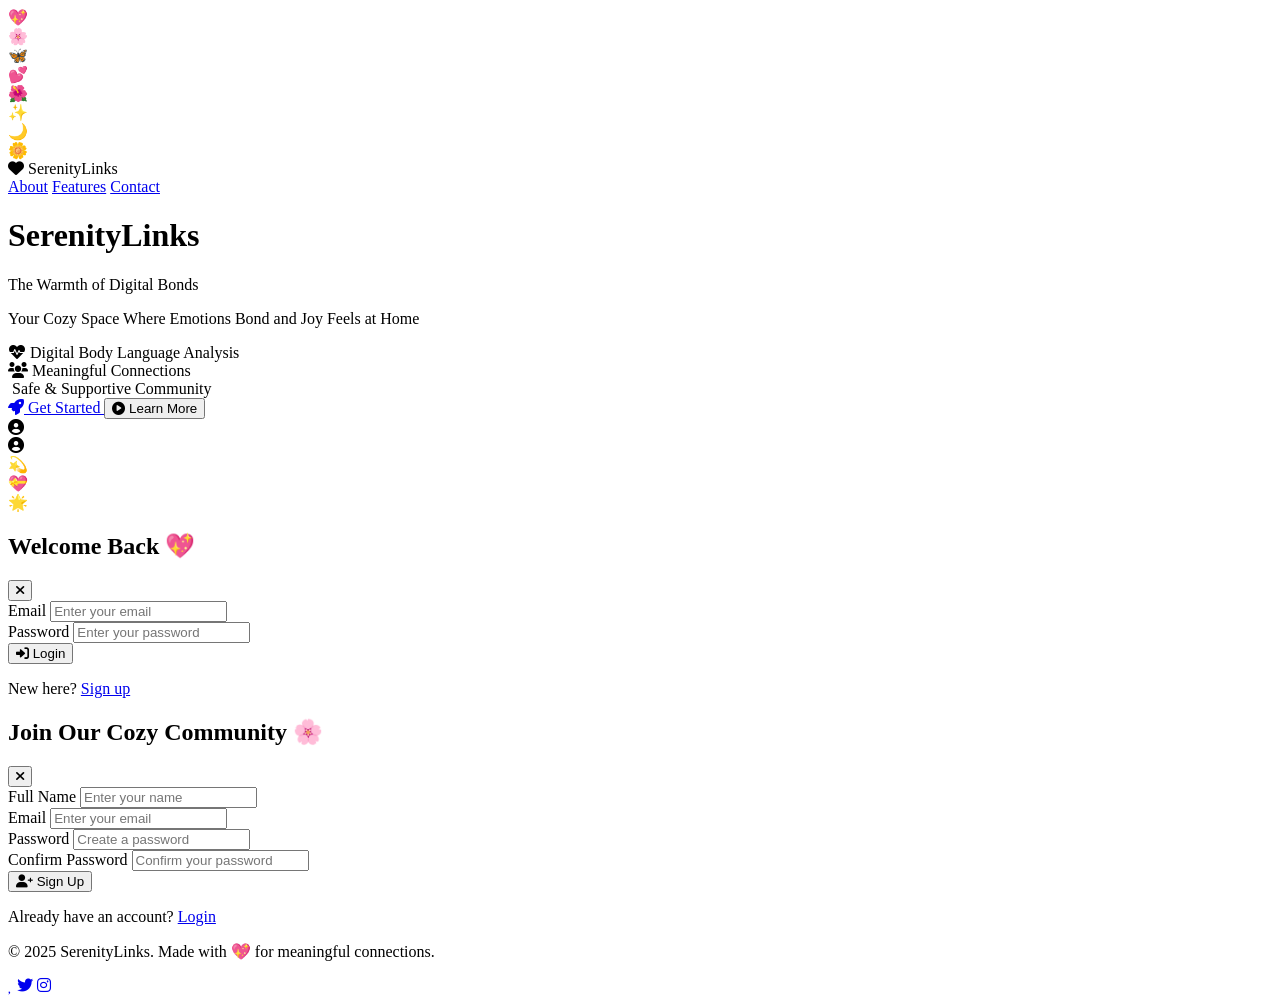
==== index.html @ 5cc725c4 "Initial commit Created from https://vercel.com/new" ====
<!DOCTYPE html>
<html lang="en">
<head>
    <meta charset="UTF-8">
    <meta name="viewport" content="width=device-width, initial-scale=1.0">
    <title>SerenityLinks - Your Cozy Digital Bond Space</title>
    <link rel="stylesheet" href="style.css">
    <link href="https://cdnjs.cloudflare.com/ajax/libs/font-awesome/6.0.0/css/all.min.css" rel="stylesheet">
</head>
<body>
    <!-- Animated background elements -->
    <div class="floating-hearts">
        <div class="heart">💖</div>
        <div class="heart">🌸</div>
        <div class="heart">🦋</div>
        <div class="heart">💕</div>
        <div class="heart">🌺</div>
        <div class="heart">✨</div>
        <div class="heart">🌙</div>
        <div class="heart">🌼</div>
    </div>

    <!-- Main Container -->
    <div class="container">
        <!-- Header -->
        <header class="header">
            <nav class="nav">
                <div class="logo">
                    <i class="fas fa-heart"></i>
                    <span>SerenityLinks</span>
                </div>
                <div class="nav-links">
                    <a href="#about" class="nav-link">About</a>
                    <a href="#features" class="nav-link">Features</a>
                    <a href="#contact" class="nav-link">Contact</a>
                </div>
            </nav>
        </header>

        <!-- Hero Section -->
        <main class="hero">
            <div class="hero-content">
                <div class="hero-text">
                    <h1 class="hero-title">
                        <span class="gradient-text">SerenityLinks</span>
                    </h1>
                    <p class="hero-subtitle">The Warmth of Digital Bonds</p>
                    <p class="hero-description">
                        Your Cozy Space Where Emotions Bond and Joy Feels at Home
                    </p>
                    <div class="hero-features">
                        <div class="feature-item">
                            <i class="fas fa-heart-pulse"></i>
                            <span>Digital Body Language Analysis</span>
                        </div>
                        <div class="feature-item">
                            <i class="fas fa-users"></i>
                            <span>Meaningful Connections</span>
                        </div>
                        <div class="feature-item">
                            <i class="fas fa-shield-heart"></i>
                            <span>Safe & Supportive Community</span>
                        </div>
                    </div>
                    <div class="cta-buttons">
                        <a href="register.html" class="btn-primary">
                            <i class="fas fa-rocket"></i>
                            Get Started
                        </a>
                        <button class="btn-secondary" onclick="learnMore()">
                            <i class="fas fa-play-circle"></i>
                            Learn More
                        </button>
                    </div>
                </div>
                <div class="hero-illustration">
                    <div class="illustration-container">
                        <div class="love-couple">
                            <div class="person person-1">
                                <i class="fas fa-user-circle"></i>
                            </div>
                            <div class="connection-line"></div>
                            <div class="person person-2">
                                <i class="fas fa-user-circle"></i>
                            </div>
                            <div class="floating-emoji">💫</div>
                            <div class="floating-emoji">💝</div>
                            <div class="floating-emoji">🌟</div>
                        </div>
                    </div>
                </div>
            </div>
        </main>

        <!-- Login Modal -->
        <div class="modal-overlay" id="loginModal">
            <div class="modal-content">
                <div class="modal-header">
                    <h2>Welcome Back 💖</h2>
                    <button class="close-btn" onclick="hideLogin()">
                        <i class="fas fa-times"></i>
                    </button>
                </div>
                <form class="login-form" id="loginForm">
                    <div class="form-group">
                        <label for="email">Email</label>
                        <input type="email" id="email" placeholder="Enter your email" required>
                    </div>
                    <div class="form-group">
                        <label for="password">Password</label>
                        <input type="password" id="password" placeholder="Enter your password" required>
                    </div>
                    <button type="submit" class="btn-login">
                        <i class="fas fa-sign-in-alt"></i>
                        Login
                    </button>
                    <p class="signup-link">
                        New here? <a href="#" onclick="showSignup()">Sign up</a>
                    </p>
                </form>
            </div>
        </div>

        <!-- Signup Modal -->
        <div class="modal-overlay" id="signupModal">
            <div class="modal-content">
                <div class="modal-header">
                    <h2>Join Our Cozy Community 🌸</h2>
                    <button class="close-btn" onclick="hideSignup()">
                        <i class="fas fa-times"></i>
                    </button>
                </div>
                <form class="login-form" id="signupForm">
                    <div class="form-group">
                        <label for="signupName">Full Name</label>
                        <input type="text" id="signupName" placeholder="Enter your name" required>
                    </div>
                    <div class="form-group">
                        <label for="signupEmail">Email</label>
                        <input type="email" id="signupEmail" placeholder="Enter your email" required>
                    </div>
                    <div class="form-group">
                        <label for="signupPassword">Password</label>
                        <input type="password" id="signupPassword" placeholder="Create a password" required>
                    </div>
                    <div class="form-group">
                        <label for="confirmPassword">Confirm Password</label>
                        <input type="password" id="confirmPassword" placeholder="Confirm your password" required>
                    </div>
                    <button type="submit" class="btn-login">
                        <i class="fas fa-user-plus"></i>
                        Sign Up
                    </button>
                    <p class="signup-link">
                        Already have an account? <a href="#" onclick="showLogin()">Login</a>
                    </p>
                </form>
            </div>
        </div>

        <!-- Footer -->
        <footer class="footer">
            <div class="footer-content">
                <p>&copy; 2025 SerenityLinks. Made with 💖 for meaningful connections.</p>
                <div class="social-links">
                    <a href="#"><i class="fab fa-heart"></i></a>
                    <a href="#"><i class="fab fa-twitter"></i></a>
                    <a href="#"><i class="fab fa-instagram"></i></a>
                </div>
            </div>
        </footer>
    </div>

    <script src="script.js"></script>
</body>
</html>
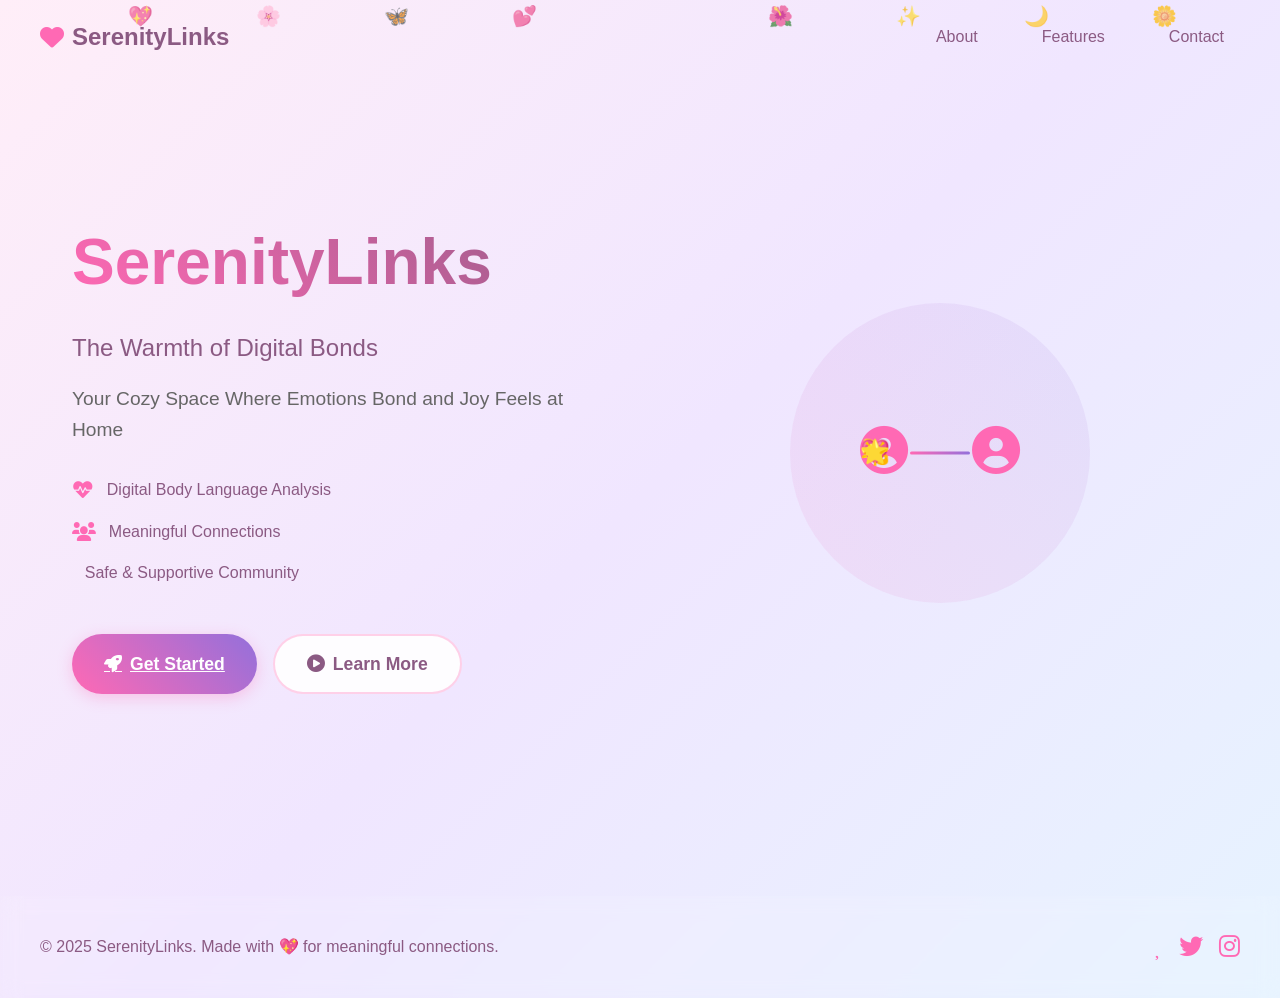
==== commit dc6d579a: "Update index.html" ====
--- a/index.html
+++ b/index.html
@@ -4,7 +4,7 @@
     <meta charset="UTF-8">
     <meta name="viewport" content="width=device-width, initial-scale=1.0">
     <title>SerenityLinks - Your Cozy Digital Bond Space</title>
-    <link rel="stylesheet" href="style.css">
+    <link rel="stylesheet" href="styles.css">
     <link href="https://cdnjs.cloudflare.com/ajax/libs/font-awesome/6.0.0/css/all.min.css" rel="stylesheet">
 </head>
 <body>
@@ -173,4 +173,4 @@
 
     <script src="script.js"></script>
 </body>
-</html>+</html>
--- a/styles.css
+++ b/styles.css
@@ -0,0 +1,567 @@
+/* Reset and Base Styles */
+* {
+    margin: 0;
+    padding: 0;
+    box-sizing: border-box;
+}
+
+body {
+    font-family: 'Arial', sans-serif;
+    background: linear-gradient(135deg, #ffeef8 0%, #f0e6ff 50%, #e6f3ff 100%);
+    min-height: 100vh;
+    overflow-x: hidden;
+    line-height: 1.6;
+}
+
+.container {
+    position: relative;
+    z-index: 10;
+}
+
+/* Animated Background Elements */
+.floating-hearts {
+    position: fixed;
+    width: 100%;
+    height: 100%;
+    pointer-events: none;
+    z-index: 1;
+}
+
+.heart {
+    position: absolute;
+    font-size: 20px;
+    opacity: 0.7;
+    animation: float 8s ease-in-out infinite;
+}
+
+.heart:nth-child(1) { left: 10%; animation-delay: 0s; }
+.heart:nth-child(2) { left: 20%; animation-delay: 1s; }
+.heart:nth-child(3) { left: 30%; animation-delay: 2s; }
+.heart:nth-child(4) { left: 40%; animation-delay: 3s; }
+.heart:nth-child(5) { left: 60%; animation-delay: 4s; }
+.heart:nth-child(6) { left: 70%; animation-delay: 5s; }
+.heart:nth-child(7) { left: 80%; animation-delay: 6s; }
+.heart:nth-child(8) { left: 90%; animation-delay: 7s; }
+
+@keyframes float {
+    0%, 100% { transform: translateY(100vh) rotate(0deg); }
+    50% { transform: translateY(-20px) rotate(180deg); }
+}
+
+/* Header Styles */
+.header {
+    padding: 1rem 2rem;
+    position: relative;
+    z-index: 100;
+}
+
+.nav {
+    display: flex;
+    justify-content: space-between;
+    align-items: center;
+    max-width: 1200px;
+    margin: 0 auto;
+}
+
+.logo {
+    display: flex;
+    align-items: center;
+    gap: 0.5rem;
+    font-size: 1.5rem;
+    font-weight: bold;
+    color: #8b5a83;
+}
+
+.logo i {
+    color: #ff69b4;
+    animation: pulse 2s ease-in-out infinite;
+}
+
+@keyframes pulse {
+    0%, 100% { transform: scale(1); }
+    50% { transform: scale(1.1); }
+}
+
+.nav-links {
+    display: flex;
+    gap: 2rem;
+}
+
+.nav-link {
+    text-decoration: none;
+    color: #8b5a83;
+    font-weight: 500;
+    padding: 0.5rem 1rem;
+    border-radius: 20px;
+    transition: all 0.3s ease;
+}
+
+.nav-link:hover {
+    background: rgba(255, 105, 180, 0.1);
+    color: #ff69b4;
+    transform: translateY(-2px);
+}
+
+/* Hero Section */
+.hero {
+    padding: 4rem 2rem;
+    max-width: 1200px;
+    margin: 0 auto;
+}
+
+.hero-content {
+    display: grid;
+    grid-template-columns: 1fr 1fr;
+    gap: 4rem;
+    align-items: center;
+    min-height: 70vh;
+}
+
+.hero-title {
+    font-size: 4rem;
+    margin-bottom: 1rem;
+    animation: slideInLeft 1s ease-out;
+}
+
+.gradient-text {
+    background: linear-gradient(45deg, #ff69b4, #8b5a83, #9370db);
+    background-size: 300%;
+    background-clip: text;
+    -webkit-background-clip: text;
+    -webkit-text-fill-color: transparent;
+    animation: gradientShift 3s ease-in-out infinite;
+}
+
+@keyframes gradientShift {
+    0%, 100% { background-position: 0% 50%; }
+    50% { background-position: 100% 50%; }
+}
+
+.hero-subtitle {
+    font-size: 1.5rem;
+    color: #8b5a83;
+    margin-bottom: 1rem;
+    animation: slideInLeft 1s ease-out 0.2s both;
+}
+
+.hero-description {
+    font-size: 1.2rem;
+    color: #666;
+    margin-bottom: 2rem;
+    animation: slideInLeft 1s ease-out 0.4s both;
+}
+
+.hero-features {
+    display: flex;
+    flex-direction: column;
+    gap: 1rem;
+    margin-bottom: 3rem;
+    animation: slideInLeft 1s ease-out 0.6s both;
+}
+
+.feature-item {
+    display: flex;
+    align-items: center;
+    gap: 0.8rem;
+    color: #8b5a83;
+    font-weight: 500;
+}
+
+.feature-item i {
+    color: #ff69b4;
+    font-size: 1.2rem;
+}
+
+.cta-buttons {
+    display: flex;
+    gap: 1rem;
+    animation: slideInLeft 1s ease-out 0.8s both;
+}
+
+.btn-primary, .btn-secondary {
+    padding: 1rem 2rem;
+    border: none;
+    border-radius: 50px;
+    font-size: 1.1rem;
+    font-weight: 600;
+    cursor: pointer;
+    transition: all 0.3s ease;
+    display: flex;
+    align-items: center;
+    gap: 0.5rem;
+}
+
+.btn-primary {
+    background: linear-gradient(45deg, #ff69b4, #9370db);
+    color: white;
+    box-shadow: 0 4px 15px rgba(255, 105, 180, 0.3);
+}
+
+.btn-primary:hover {
+    transform: translateY(-3px);
+    box-shadow: 0 8px 25px rgba(255, 105, 180, 0.4);
+}
+
+.btn-secondary {
+    background: rgba(255, 255, 255, 0.9);
+    color: #8b5a83;
+    border: 2px solid rgba(255, 105, 180, 0.3);
+}
+
+.btn-secondary:hover {
+    background: rgba(255, 105, 180, 0.1);
+    transform: translateY(-3px);
+}
+
+/* Hero Illustration */
+.hero-illustration {
+    display: flex;
+    justify-content: center;
+    align-items: center;
+    animation: slideInRight 1s ease-out;
+}
+
+.illustration-container {
+    position: relative;
+    width: 300px;
+    height: 300px;
+    border-radius: 50%;
+    background: linear-gradient(45deg, rgba(255, 105, 180, 0.1), rgba(147, 112, 219, 0.1));
+    display: flex;
+    align-items: center;
+    justify-content: center;
+    animation: rotate 20s linear infinite;
+}
+
+.love-couple {
+    position: relative;
+    display: flex;
+    align-items: center;
+    gap: 4rem;
+}
+
+.person {
+    font-size: 3rem;
+    color: #ff69b4;
+    animation: bounce 2s ease-in-out infinite;
+}
+
+.person-2 {
+    animation-delay: 0.5s;
+}
+
+.connection-line {
+    position: absolute;
+    left: 50%;
+    top: 50%;
+    transform: translate(-50%, -50%);
+    width: 60px;
+    height: 3px;
+    background: linear-gradient(90deg, #ff69b4, #9370db);
+    border-radius: 5px;
+    animation: pulse 1.5s ease-in-out infinite;
+}
+
+.floating-emoji {
+    position: absolute;
+    font-size: 1.5rem;
+    animation: floatEmoji 4s ease-in-out infinite;
+}
+
+.floating-emoji:nth-child(1) {
+    top: 10%;
+    right: 10%;
+    animation-delay: 0s;
+}
+
+.floating-emoji:nth-child(2) {
+    bottom: 20%;
+    left: 10%;
+    animation-delay: 1s;
+}
+
+.floating-emoji:nth-child(3) {
+    top: 30%;
+    left: -10%;
+    animation-delay: 2s;
+}
+
+/* Modal Styles */
+.modal-overlay {
+    position: fixed;
+    top: 0;
+    left: 0;
+    width: 100%;
+    height: 100%;
+    background: rgba(0, 0, 0, 0.7);
+    backdrop-filter: blur(10px);
+    z-index: 1000;
+    display: flex;
+    align-items: center;
+    justify-content: center;
+    opacity: 0;
+    visibility: hidden;
+    transition: all 0.3s ease;
+}
+
+.modal-overlay.active {
+    opacity: 1;
+    visibility: visible;
+}
+
+.modal-content {
+    background: rgba(255, 255, 255, 0.95);
+    backdrop-filter: blur(20px);
+    padding: 2rem;
+    border-radius: 20px;
+    width: 90%;
+    max-width: 400px;
+    box-shadow: 0 20px 40px rgba(0, 0, 0, 0.1);
+    transform: scale(0.8);
+    transition: all 0.3s ease;
+}
+
+.modal-overlay.active .modal-content {
+    transform: scale(1);
+}
+
+.modal-header {
+    display: flex;
+    justify-content: space-between;
+    align-items: center;
+    margin-bottom: 2rem;
+}
+
+.modal-header h2 {
+    color: #8b5a83;
+    font-size: 1.5rem;
+}
+
+.close-btn {
+    background: none;
+    border: none;
+    font-size: 1.5rem;
+    color: #8b5a83;
+    cursor: pointer;
+    transition: color 0.3s ease;
+}
+
+.close-btn:hover {
+    color: #ff69b4;
+}
+
+.login-form {
+    display: flex;
+    flex-direction: column;
+    gap: 1.5rem;
+}
+
+.form-group {
+    display: flex;
+    flex-direction: column;
+    gap: 0.5rem;
+}
+
+.form-group label {
+    color: #8b5a83;
+    font-weight: 500;
+}
+
+.form-group input {
+    padding: 1rem;
+    border: 2px solid rgba(255, 105, 180, 0.2);
+    border-radius: 10px;
+    font-size: 1rem;
+    transition: border-color 0.3s ease;
+    background: rgba(255, 255, 255, 0.8);
+}
+
+.form-group input:focus {
+    outline: none;
+    border-color: #ff69b4;
+    box-shadow: 0 0 10px rgba(255, 105, 180, 0.2);
+}
+
+.btn-login {
+    padding: 1rem;
+    background: linear-gradient(45deg, #ff69b4, #9370db);
+    color: white;
+    border: none;
+    border-radius: 10px;
+    font-size: 1.1rem;
+    font-weight: 600;
+    cursor: pointer;
+    transition: all 0.3s ease;
+    display: flex;
+    align-items: center;
+    justify-content: center;
+    gap: 0.5rem;
+}
+
+.btn-login:hover {
+    transform: translateY(-2px);
+    box-shadow: 0 5px 15px rgba(255, 105, 180, 0.3);
+}
+
+.signup-link {
+    text-align: center;
+    color: #666;
+}
+
+.signup-link a {
+    color: #ff69b4;
+    text-decoration: none;
+    font-weight: 500;
+}
+
+.signup-link a:hover {
+    text-decoration: underline;
+}
+
+/* Footer */
+.footer {
+    background: rgba(255, 255, 255, 0.1);
+    backdrop-filter: blur(10px);
+    padding: 2rem;
+    text-align: center;
+    margin-top: 4rem;
+}
+
+.footer-content {
+    max-width: 1200px;
+    margin: 0 auto;
+    display: flex;
+    justify-content: space-between;
+    align-items: center;
+    color: #8b5a83;
+}
+
+.social-links {
+    display: flex;
+    gap: 1rem;
+}
+
+.social-links a {
+    color: #ff69b4;
+    font-size: 1.5rem;
+    transition: transform 0.3s ease;
+}
+
+.social-links a:hover {
+    transform: scale(1.2);
+}
+
+/* Animations */
+@keyframes slideInLeft {
+    from {
+        opacity: 0;
+        transform: translateX(-50px);
+    }
+    to {
+        opacity: 1;
+        transform: translateX(0);
+    }
+}
+
+@keyframes slideInRight {
+    from {
+        opacity: 0;
+        transform: translateX(50px);
+    }
+    to {
+        opacity: 1;
+        transform: translateX(0);
+    }
+}
+
+@keyframes bounce {
+    0%, 100% {
+        transform: translateY(0);
+    }
+    50% {
+        transform: translateY(-10px);
+    }
+}
+
+@keyframes rotate {
+    from {
+        transform: rotate(0deg);
+    }
+    to {
+        transform: rotate(360deg);
+    }
+}
+
+@keyframes floatEmoji {
+    0%, 100% {
+        transform: translateY(0) rotate(0deg);
+    }
+    50% {
+        transform: translateY(-20px) rotate(180deg);
+    }
+}
+
+/* Responsive Design */
+@media (max-width: 768px) {
+    .nav-links {
+        display: none;
+    }
+    
+    .hero-content {
+        grid-template-columns: 1fr;
+        text-align: center;
+        gap: 2rem;
+    }
+    
+    .hero-title {
+        font-size: 2.5rem;
+    }
+    
+    .cta-buttons {
+        flex-direction: column;
+        align-items: center;
+    }
+    
+    .btn-primary, .btn-secondary {
+        width: 100%;
+        max-width: 300px;
+    }
+    
+    .illustration-container {
+        width: 250px;
+        height: 250px;
+    }
+    
+    .love-couple {
+        gap: 2rem;
+    }
+    
+    .person {
+        font-size: 2rem;
+    }
+    
+    .footer-content {
+        flex-direction: column;
+        gap: 1rem;
+    }
+}
+
+@media (max-width: 480px) {
+    .hero {
+        padding: 2rem 1rem;
+    }
+    
+    .hero-title {
+        font-size: 2rem;
+    }
+    
+    .modal-content {
+        margin: 1rem;
+        padding: 1.5rem;
+    }
+    
+    .illustration-container {
+        width: 200px;
+        height: 200px;
+    }
+}
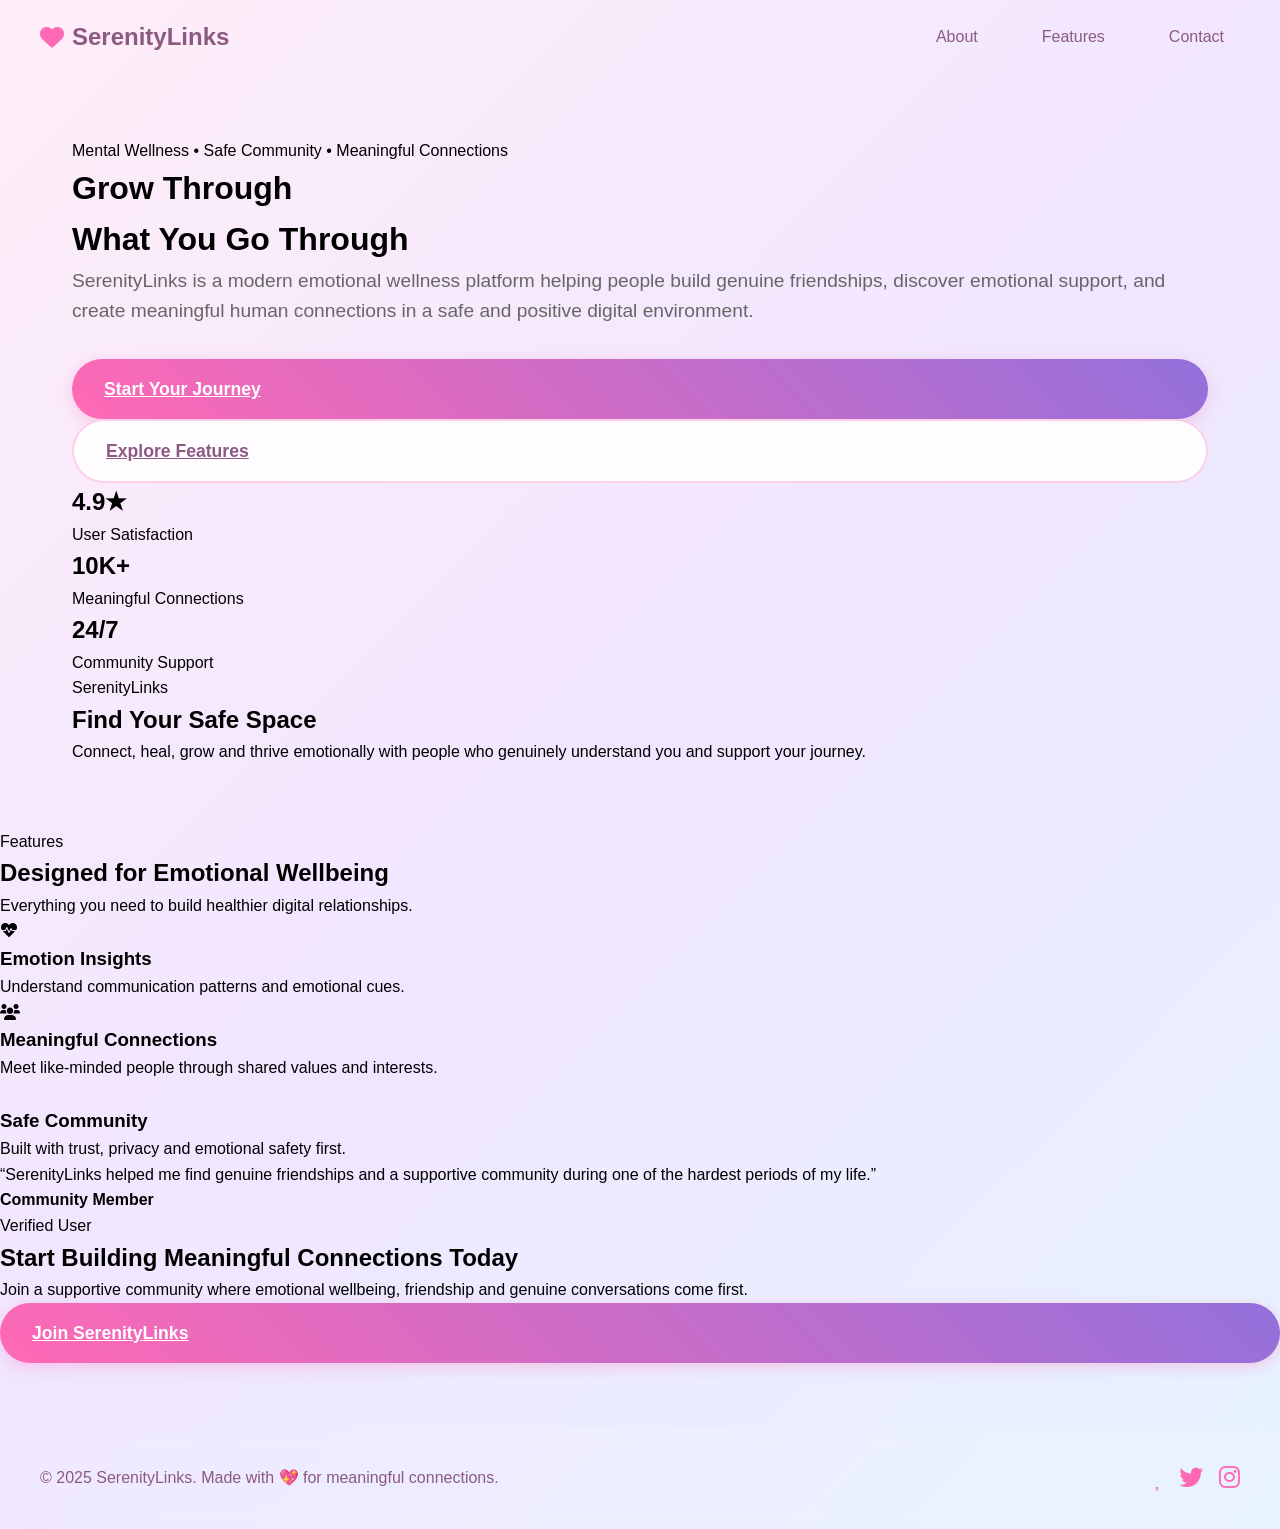
==== commit 37cba097: "Update index.html" ====
--- a/index.html
+++ b/index.html
@@ -8,17 +8,6 @@
     <link href="https://cdnjs.cloudflare.com/ajax/libs/font-awesome/6.0.0/css/all.min.css" rel="stylesheet">
 </head>
 <body>
-    <!-- Animated background elements -->
-    <div class="floating-hearts">
-        <div class="heart">💖</div>
-        <div class="heart">🌸</div>
-        <div class="heart">🦋</div>
-        <div class="heart">💕</div>
-        <div class="heart">🌺</div>
-        <div class="heart">✨</div>
-        <div class="heart">🌙</div>
-        <div class="heart">🌼</div>
-    </div>
 
     <!-- Main Container -->
     <div class="container">
@@ -37,60 +26,168 @@
             </nav>
         </header>
 
-        <!-- Hero Section -->
-        <main class="hero">
-            <div class="hero-content">
-                <div class="hero-text">
-                    <h1 class="hero-title">
-                        <span class="gradient-text">SerenityLinks</span>
-                    </h1>
-                    <p class="hero-subtitle">The Warmth of Digital Bonds</p>
-                    <p class="hero-description">
-                        Your Cozy Space Where Emotions Bond and Joy Feels at Home
+            <!-- Hero Section -->
+    <main class="hero">
+    
+        <div class="hero-left">
+    
+            <div class="hero-badge">
+                Mental Wellness • Safe Community • Meaningful Connections
+            </div>
+    
+            <h1>
+                Grow Through<br>
+                What You Go Through
+            </h1>
+    
+            <p class="hero-description">
+                SerenityLinks is a modern emotional wellness platform helping
+                people build genuine friendships, discover emotional support,
+                and create meaningful human connections in a safe and positive
+                digital environment.
+            </p>
+    
+            <div class="hero-buttons">
+    
+                <a href="register.html" class="btn-primary">
+                    Start Your Journey
+                </a>
+    
+                <a href="#features" class="btn-secondary">
+                    Explore Features
+                </a>
+    
+            </div>
+    
+            <div class="hero-stats">
+    
+                <div class="stat-card">
+                    <h2>4.9★</h2>
+                    <p>User Satisfaction</p>
+                </div>
+    
+                <div class="stat-card">
+                    <h2>10K+</h2>
+                    <p>Meaningful Connections</p>
+                </div>
+    
+                <div class="stat-card">
+                    <h2>24/7</h2>
+                    <p>Community Support</p>
+                </div>
+    
+            </div>
+    
+        </div>
+    
+        <div class="hero-right">
+    
+            <div class="glass-card">
+    
+                <div class="glass-content">
+    
+                    <span class="glass-tag">
+                        SerenityLinks
+                    </span>
+    
+                    <h2>
+                        Find Your Safe Space
+                    </h2>
+    
+                    <p>
+                        Connect, heal, grow and thrive emotionally with
+                        people who genuinely understand you and support
+                        your journey.
                     </p>
-                    <div class="hero-features">
-                        <div class="feature-item">
-                            <i class="fas fa-heart-pulse"></i>
-                            <span>Digital Body Language Analysis</span>
-                        </div>
-                        <div class="feature-item">
-                            <i class="fas fa-users"></i>
-                            <span>Meaningful Connections</span>
-                        </div>
-                        <div class="feature-item">
-                            <i class="fas fa-shield-heart"></i>
-                            <span>Safe & Supportive Community</span>
-                        </div>
-                    </div>
-                    <div class="cta-buttons">
-                        <a href="register.html" class="btn-primary">
-                            <i class="fas fa-rocket"></i>
-                            Get Started
-                        </a>
-                        <button class="btn-secondary" onclick="learnMore()">
-                            <i class="fas fa-play-circle"></i>
-                            Learn More
-                        </button>
-                    </div>
-                </div>
-                <div class="hero-illustration">
-                    <div class="illustration-container">
-                        <div class="love-couple">
-                            <div class="person person-1">
-                                <i class="fas fa-user-circle"></i>
-                            </div>
-                            <div class="connection-line"></div>
-                            <div class="person person-2">
-                                <i class="fas fa-user-circle"></i>
-                            </div>
-                            <div class="floating-emoji">💫</div>
-                            <div class="floating-emoji">💝</div>
-                            <div class="floating-emoji">🌟</div>
-                        </div>
-                    </div>
-                </div>
-            </div>
-        </main>
+    
+                </div>
+    
+            </div>
+    
+        </div>
+    
+    </main>
+    
+    <!-- Features Preview -->
+    <section class="features-preview" id="features">
+    
+        <div class="section-header">
+            <span>Features</span>
+            <h2>Designed for Emotional Wellbeing</h2>
+            <p>
+                Everything you need to build healthier digital relationships.
+            </p>
+        </div>
+    
+        <div class="feature-grid">
+    
+            <div class="feature-card">
+                <i class="fas fa-heart-pulse"></i>
+                <h3>Emotion Insights</h3>
+                <p>
+                    Understand communication patterns and emotional cues.
+                </p>
+            </div>
+    
+            <div class="feature-card">
+                <i class="fas fa-users"></i>
+                <h3>Meaningful Connections</h3>
+                <p>
+                    Meet like-minded people through shared values and interests.
+                </p>
+            </div>
+    
+            <div class="feature-card">
+                <i class="fas fa-shield-heart"></i>
+                <h3>Safe Community</h3>
+                <p>
+                    Built with trust, privacy and emotional safety first.
+                </p>
+            </div>
+    
+        </div>
+    
+    </section>
+    
+    <!-- Testimonial Section -->
+    <section class="testimonial-section">
+    
+        <div class="testimonial-card">
+    
+            <div class="quote">
+                “SerenityLinks helped me find genuine friendships and
+                a supportive community during one of the hardest periods
+                of my life.”
+            </div>
+    
+            <div class="author">
+                <strong>Community Member</strong>
+                <p>Verified User</p>
+            </div>
+    
+        </div>
+    
+    </section>
+    
+    <!-- CTA Section -->
+    <section class="cta-section">
+    
+        <div class="cta-box">
+    
+            <h2>Start Building Meaningful Connections Today</h2>
+    
+            <p>
+                Join a supportive community where emotional wellbeing,
+                friendship and genuine conversations come first.
+            </p>
+    
+            <a href="register.html" class="btn-primary">
+                Join SerenityLinks
+            </a>
+    
+        </div>
+    
+    </section>
 
         <!-- Login Modal -->
         <div class="modal-overlay" id="loginModal">
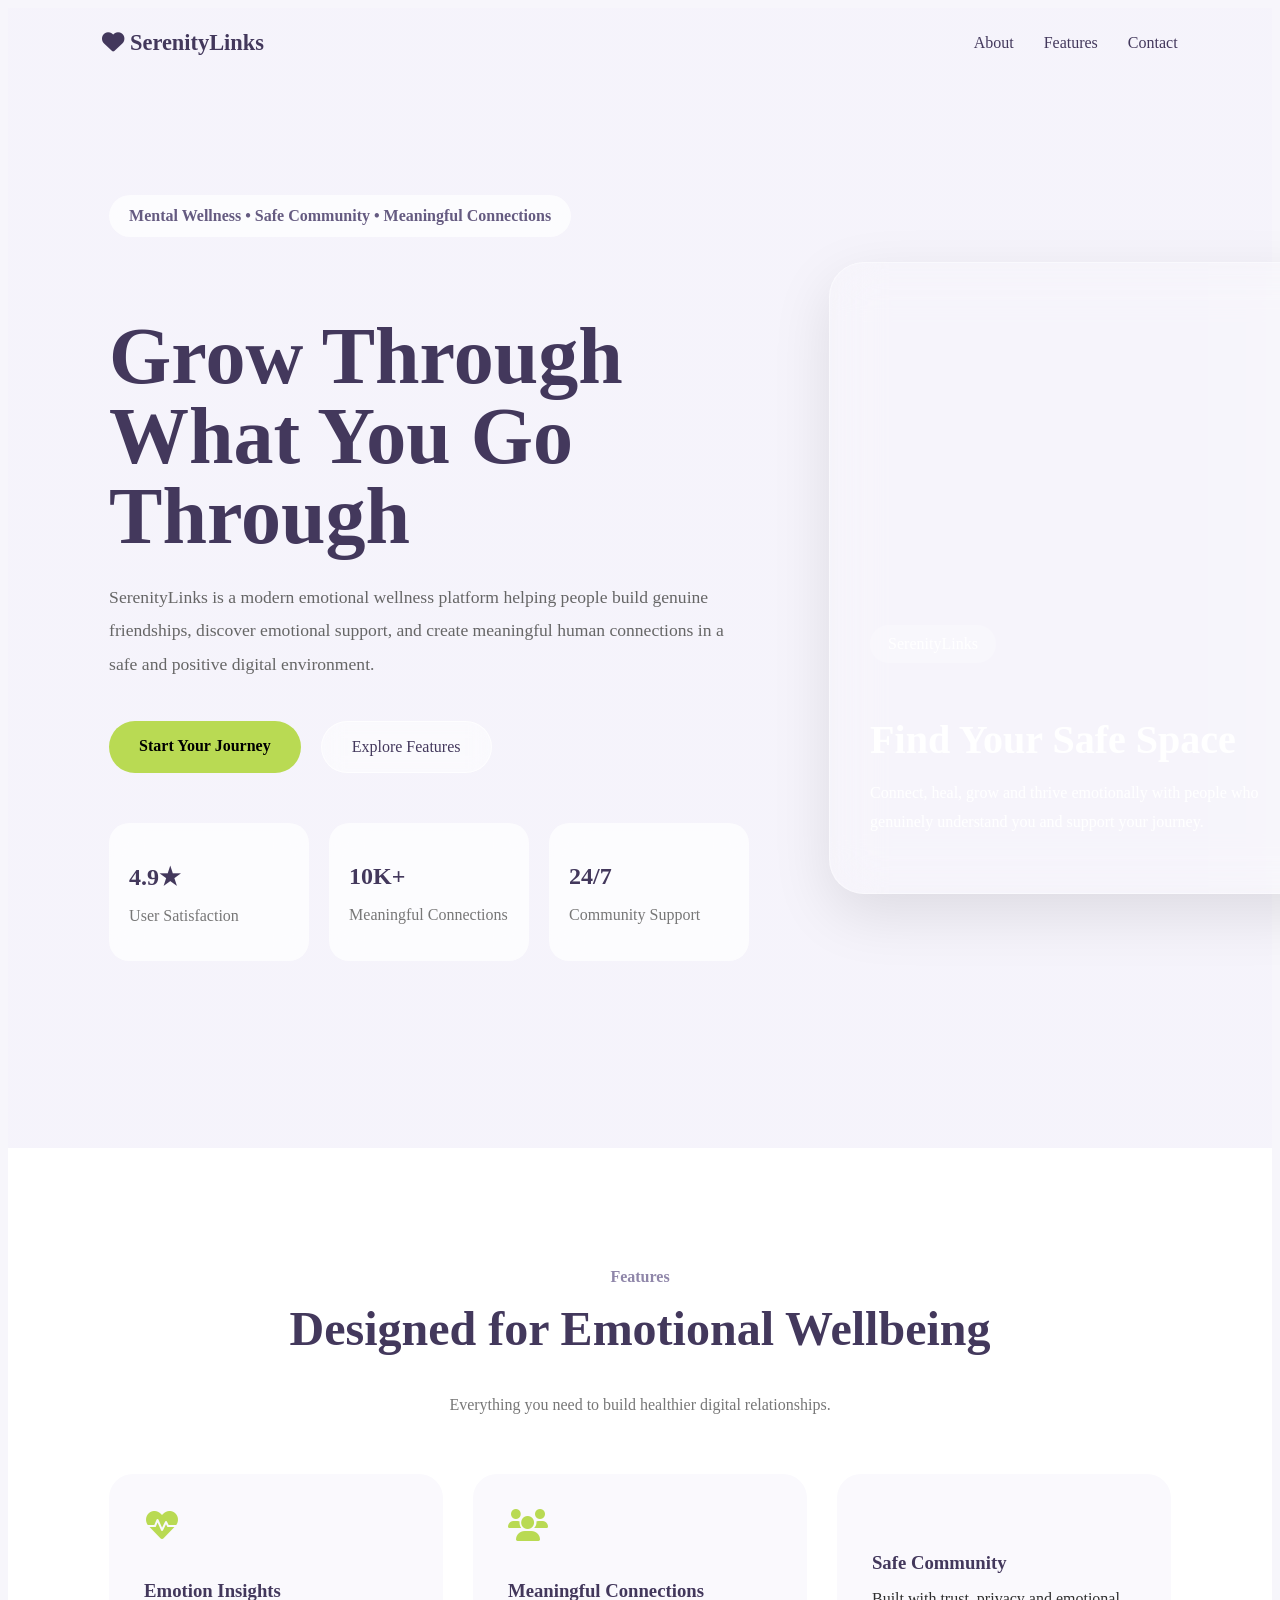
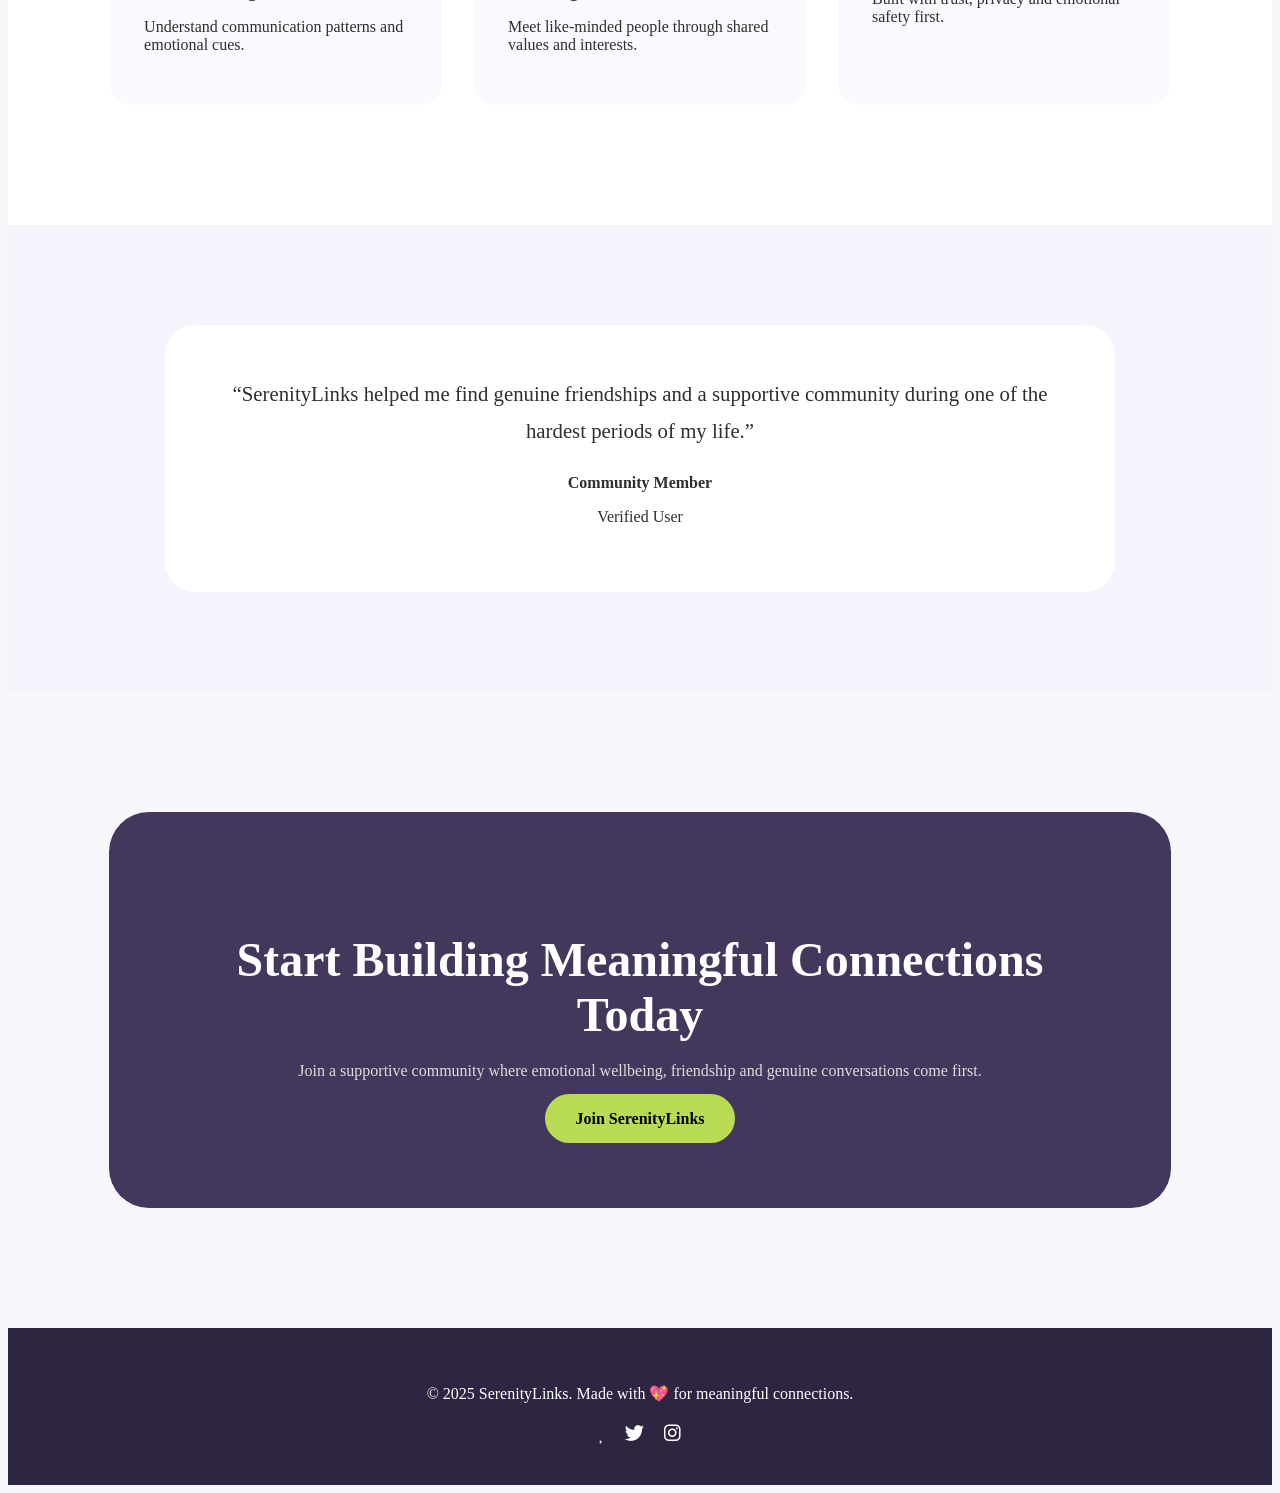
==== commit fbb56066: "Update index.html" ====
--- a/index.html
+++ b/index.html
@@ -190,6 +190,7 @@
     </section>
 
         <!-- Login Modal -->
+        <!--
         <div class="modal-overlay" id="loginModal">
             <div class="modal-content">
                 <div class="modal-header">
@@ -217,8 +218,9 @@
                 </form>
             </div>
         </div>
-
+-->
         <!-- Signup Modal -->
+        <!--
         <div class="modal-overlay" id="signupModal">
             <div class="modal-content">
                 <div class="modal-header">
@@ -254,7 +256,7 @@
                 </form>
             </div>
         </div>
-
+        -->
         <!-- Footer -->
         <footer class="footer">
             <div class="footer-content">
--- a/styles.css
+++ b/styles.css
@@ -1,567 +1,422 @@
-/* Reset and Base Styles */
-* {
-    margin: 0;
-    padding: 0;
-    box-sizing: border-box;
-}
-
-body {
-    font-family: 'Arial', sans-serif;
-    background: linear-gradient(135deg, #ffeef8 0%, #f0e6ff 50%, #e6f3ff 100%);
-    min-height: 100vh;
-    overflow-x: hidden;
-    line-height: 1.6;
-}
-
-.container {
-    position: relative;
-    z-index: 10;
-}
-
-/* Animated Background Elements */
-.floating-hearts {
-    position: fixed;
-    width: 100%;
-    height: 100%;
-    pointer-events: none;
-    z-index: 1;
-}
-
-.heart {
-    position: absolute;
-    font-size: 20px;
-    opacity: 0.7;
-    animation: float 8s ease-in-out infinite;
-}
-
-.heart:nth-child(1) { left: 10%; animation-delay: 0s; }
-.heart:nth-child(2) { left: 20%; animation-delay: 1s; }
-.heart:nth-child(3) { left: 30%; animation-delay: 2s; }
-.heart:nth-child(4) { left: 40%; animation-delay: 3s; }
-.heart:nth-child(5) { left: 60%; animation-delay: 4s; }
-.heart:nth-child(6) { left: 70%; animation-delay: 5s; }
-.heart:nth-child(7) { left: 80%; animation-delay: 6s; }
-.heart:nth-child(8) { left: 90%; animation-delay: 7s; }
-
-@keyframes float {
-    0%, 100% { transform: translateY(100vh) rotate(0deg); }
-    50% { transform: translateY(-20px) rotate(180deg); }
-}
-
-/* Header Styles */
-.header {
-    padding: 1rem 2rem;
-    position: relative;
-    z-index: 100;
-}
-
-.nav {
-    display: flex;
-    justify-content: space-between;
-    align-items: center;
-    max-width: 1200px;
-    margin: 0 auto;
-}
-
-.logo {
-    display: flex;
-    align-items: center;
-    gap: 0.5rem;
-    font-size: 1.5rem;
-    font-weight: bold;
-    color: #8b5a83;
-}
-
-.logo i {
-    color: #ff69b4;
-    animation: pulse 2s ease-in-out infinite;
-}
-
-@keyframes pulse {
-    0%, 100% { transform: scale(1); }
-    50% { transform: scale(1.1); }
-}
-
-.nav-links {
-    display: flex;
-    gap: 2rem;
-}
-
-.nav-link {
-    text-decoration: none;
-    color: #8b5a83;
-    font-weight: 500;
-    padding: 0.5rem 1rem;
-    border-radius: 20px;
-    transition: all 0.3s ease;
-}
-
-.nav-link:hover {
-    background: rgba(255, 105, 180, 0.1);
-    color: #ff69b4;
-    transform: translateY(-2px);
-}
-
-/* Hero Section */
-.hero {
-    padding: 4rem 2rem;
-    max-width: 1200px;
-    margin: 0 auto;
-}
-
-.hero-content {
-    display: grid;
-    grid-template-columns: 1fr 1fr;
-    gap: 4rem;
-    align-items: center;
-    min-height: 70vh;
-}
-
-.hero-title {
-    font-size: 4rem;
-    margin-bottom: 1rem;
-    animation: slideInLeft 1s ease-out;
-}
-
-.gradient-text {
-    background: linear-gradient(45deg, #ff69b4, #8b5a83, #9370db);
-    background-size: 300%;
-    background-clip: text;
-    -webkit-background-clip: text;
-    -webkit-text-fill-color: transparent;
-    animation: gradientShift 3s ease-in-out infinite;
-}
-
-@keyframes gradientShift {
-    0%, 100% { background-position: 0% 50%; }
-    50% { background-position: 100% 50%; }
-}
-
-.hero-subtitle {
-    font-size: 1.5rem;
-    color: #8b5a83;
-    margin-bottom: 1rem;
-    animation: slideInLeft 1s ease-out 0.2s both;
-}
-
-.hero-description {
-    font-size: 1.2rem;
-    color: #666;
-    margin-bottom: 2rem;
-    animation: slideInLeft 1s ease-out 0.4s both;
-}
-
-.hero-features {
-    display: flex;
-    flex-direction: column;
-    gap: 1rem;
-    margin-bottom: 3rem;
-    animation: slideInLeft 1s ease-out 0.6s both;
-}
-
-.feature-item {
-    display: flex;
-    align-items: center;
-    gap: 0.8rem;
-    color: #8b5a83;
-    font-weight: 500;
-}
-
-.feature-item i {
-    color: #ff69b4;
-    font-size: 1.2rem;
-}
-
-.cta-buttons {
-    display: flex;
-    gap: 1rem;
-    animation: slideInLeft 1s ease-out 0.8s both;
-}
-
-.btn-primary, .btn-secondary {
-    padding: 1rem 2rem;
-    border: none;
-    border-radius: 50px;
-    font-size: 1.1rem;
-    font-weight: 600;
-    cursor: pointer;
-    transition: all 0.3s ease;
-    display: flex;
-    align-items: center;
-    gap: 0.5rem;
-}
-
-.btn-primary {
-    background: linear-gradient(45deg, #ff69b4, #9370db);
-    color: white;
-    box-shadow: 0 4px 15px rgba(255, 105, 180, 0.3);
-}
-
-.btn-primary:hover {
-    transform: translateY(-3px);
-    box-shadow: 0 8px 25px rgba(255, 105, 180, 0.4);
-}
-
-.btn-secondary {
-    background: rgba(255, 255, 255, 0.9);
-    color: #8b5a83;
-    border: 2px solid rgba(255, 105, 180, 0.3);
-}
-
-.btn-secondary:hover {
-    background: rgba(255, 105, 180, 0.1);
-    transform: translateY(-3px);
-}
-
-/* Hero Illustration */
-.hero-illustration {
-    display: flex;
-    justify-content: center;
-    align-items: center;
-    animation: slideInRight 1s ease-out;
-}
-
-.illustration-container {
-    position: relative;
-    width: 300px;
-    height: 300px;
-    border-radius: 50%;
-    background: linear-gradient(45deg, rgba(255, 105, 180, 0.1), rgba(147, 112, 219, 0.1));
-    display: flex;
-    align-items: center;
-    justify-content: center;
-    animation: rotate 20s linear infinite;
-}
-
-.love-couple {
-    position: relative;
-    display: flex;
-    align-items: center;
-    gap: 4rem;
-}
-
-.person {
-    font-size: 3rem;
-    color: #ff69b4;
-    animation: bounce 2s ease-in-out infinite;
-}
-
-.person-2 {
-    animation-delay: 0.5s;
-}
-
-.connection-line {
-    position: absolute;
-    left: 50%;
-    top: 50%;
-    transform: translate(-50%, -50%);
-    width: 60px;
-    height: 3px;
-    background: linear-gradient(90deg, #ff69b4, #9370db);
-    border-radius: 5px;
-    animation: pulse 1.5s ease-in-out infinite;
-}
-
-.floating-emoji {
-    position: absolute;
-    font-size: 1.5rem;
-    animation: floatEmoji 4s ease-in-out infinite;
-}
-
-.floating-emoji:nth-child(1) {
-    top: 10%;
-    right: 10%;
-    animation-delay: 0s;
-}
-
-.floating-emoji:nth-child(2) {
-    bottom: 20%;
-    left: 10%;
-    animation-delay: 1s;
-}
-
-.floating-emoji:nth-child(3) {
-    top: 30%;
-    left: -10%;
-    animation-delay: 2s;
-}
-
-/* Modal Styles */
-.modal-overlay {
-    position: fixed;
-    top: 0;
-    left: 0;
-    width: 100%;
-    height: 100%;
-    background: rgba(0, 0, 0, 0.7);
-    backdrop-filter: blur(10px);
-    z-index: 1000;
-    display: flex;
-    align-items: center;
-    justify-content: center;
-    opacity: 0;
-    visibility: hidden;
-    transition: all 0.3s ease;
-}
-
-.modal-overlay.active {
-    opacity: 1;
-    visibility: visible;
-}
-
-.modal-content {
-    background: rgba(255, 255, 255, 0.95);
-    backdrop-filter: blur(20px);
-    padding: 2rem;
-    border-radius: 20px;
-    width: 90%;
-    max-width: 400px;
-    box-shadow: 0 20px 40px rgba(0, 0, 0, 0.1);
-    transform: scale(0.8);
-    transition: all 0.3s ease;
-}
-
-.modal-overlay.active .modal-content {
-    transform: scale(1);
-}
-
-.modal-header {
-    display: flex;
-    justify-content: space-between;
-    align-items: center;
-    margin-bottom: 2rem;
-}
-
-.modal-header h2 {
-    color: #8b5a83;
-    font-size: 1.5rem;
-}
-
-.close-btn {
-    background: none;
-    border: none;
-    font-size: 1.5rem;
-    color: #8b5a83;
-    cursor: pointer;
-    transition: color 0.3s ease;
-}
-
-.close-btn:hover {
-    color: #ff69b4;
-}
-
-.login-form {
-    display: flex;
-    flex-direction: column;
-    gap: 1.5rem;
-}
-
-.form-group {
-    display: flex;
-    flex-direction: column;
-    gap: 0.5rem;
-}
-
-.form-group label {
-    color: #8b5a83;
-    font-weight: 500;
-}
-
-.form-group input {
-    padding: 1rem;
-    border: 2px solid rgba(255, 105, 180, 0.2);
-    border-radius: 10px;
-    font-size: 1rem;
-    transition: border-color 0.3s ease;
-    background: rgba(255, 255, 255, 0.8);
-}
-
-.form-group input:focus {
-    outline: none;
-    border-color: #ff69b4;
-    box-shadow: 0 0 10px rgba(255, 105, 180, 0.2);
-}
-
-.btn-login {
-    padding: 1rem;
-    background: linear-gradient(45deg, #ff69b4, #9370db);
-    color: white;
-    border: none;
-    border-radius: 10px;
-    font-size: 1.1rem;
-    font-weight: 600;
-    cursor: pointer;
-    transition: all 0.3s ease;
-    display: flex;
-    align-items: center;
-    justify-content: center;
-    gap: 0.5rem;
-}
-
-.btn-login:hover {
-    transform: translateY(-2px);
-    box-shadow: 0 5px 15px rgba(255, 105, 180, 0.3);
-}
-
-.signup-link {
-    text-align: center;
-    color: #666;
-}
-
-.signup-link a {
-    color: #ff69b4;
-    text-decoration: none;
-    font-weight: 500;
-}
-
-.signup-link a:hover {
-    text-decoration: underline;
-}
-
-/* Footer */
-.footer {
-    background: rgba(255, 255, 255, 0.1);
-    backdrop-filter: blur(10px);
-    padding: 2rem;
-    text-align: center;
-    margin-top: 4rem;
-}
-
-.footer-content {
-    max-width: 1200px;
-    margin: 0 auto;
-    display: flex;
-    justify-content: space-between;
-    align-items: center;
-    color: #8b5a83;
-}
-
-.social-links {
-    display: flex;
-    gap: 1rem;
-}
-
-.social-links a {
-    color: #ff69b4;
-    font-size: 1.5rem;
-    transition: transform 0.3s ease;
-}
-
-.social-links a:hover {
-    transform: scale(1.2);
-}
-
-/* Animations */
-@keyframes slideInLeft {
-    from {
-        opacity: 0;
-        transform: translateX(-50px);
-    }
-    to {
-        opacity: 1;
-        transform: translateX(0);
-    }
-}
-
-@keyframes slideInRight {
-    from {
-        opacity: 0;
-        transform: translateX(50px);
-    }
-    to {
-        opacity: 1;
-        transform: translateX(0);
-    }
-}
-
-@keyframes bounce {
-    0%, 100% {
-        transform: translateY(0);
-    }
-    50% {
-        transform: translateY(-10px);
-    }
-}
-
-@keyframes rotate {
-    from {
-        transform: rotate(0deg);
-    }
-    to {
-        transform: rotate(360deg);
-    }
-}
-
-@keyframes floatEmoji {
-    0%, 100% {
-        transform: translateY(0) rotate(0deg);
-    }
-    50% {
-        transform: translateY(-20px) rotate(180deg);
-    }
-}
-
-/* Responsive Design */
-@media (max-width: 768px) {
-    .nav-links {
-        display: none;
-    }
-    
-    .hero-content {
-        grid-template-columns: 1fr;
-        text-align: center;
-        gap: 2rem;
-    }
-    
-    .hero-title {
-        font-size: 2.5rem;
-    }
-    
-    .cta-buttons {
-        flex-direction: column;
-        align-items: center;
-    }
-    
-    .btn-primary, .btn-secondary {
-        width: 100%;
-        max-width: 300px;
-    }
-    
-    .illustration-container {
-        width: 250px;
-        height: 250px;
-    }
-    
-    .love-couple {
-        gap: 2rem;
-    }
-    
-    .person {
-        font-size: 2rem;
-    }
-    
-    .footer-content {
-        flex-direction: column;
-        gap: 1rem;
-    }
-}
-
-@media (max-width: 480px) {
-    .hero {
-        padding: 2rem 1rem;
-    }
-    
-    .hero-title {
-        font-size: 2rem;
-    }
-    
-    .modal-content {
-        margin: 1rem;
-        padding: 1.5rem;
-    }
-    
-    .illustration-container {
-        width: 200px;
-        height: 200px;
-    }
-}+```css
+@import url('https://fonts.googleapis.com/css2?family=Inter:wght@300;400;500;600;700;800;900&display=swap');
+
+*{
+margin:0;
+padding:0;
+box-sizing:border-box;
+font-family:'Inter',sans-serif;
+}
+
+body{
+background:#f7f6fb;
+overflow-x:hidden;
+color:#2f2f2f;
+}
+
+.container{
+width:100%;
+}
+
+/* ================= NAVBAR ================= */
+
+.header{
+position:absolute;
+top:0;
+left:0;
+width:100%;
+z-index:100;
+}
+
+.nav{
+display:flex;
+justify-content:space-between;
+align-items:center;
+padding:30px 8%;
+}
+
+.logo{
+font-size:1.4rem;
+font-weight:800;
+color:#43385c;
+}
+
+.nav-links{
+display:flex;
+gap:30px;
+}
+
+.nav-link{
+text-decoration:none;
+color:#43385c;
+font-weight:500;
+}
+
+/* ================= HERO ================= */
+
+.hero{
+min-height:100vh;
+display:grid;
+grid-template-columns:1.2fr 1fr;
+align-items:center;
+gap:80px;
+padding:120px 8%;
+
+background:
+linear-gradient(
+rgba(245,243,251,.82),
+rgba(245,243,251,.82)
+),
+url("https://images.unsplash.com/photo-1500530855697-b586d89ba3ee?q=80&w=1800");
+
+background-size:cover;
+background-position:center;
+}
+
+.hero-badge{
+display:inline-block;
+padding:12px 20px;
+border-radius:50px;
+background:rgba(255,255,255,.7);
+backdrop-filter:blur(15px);
+margin-bottom:25px;
+color:#655b81;
+font-weight:600;
+}
+
+.hero-left h1{
+font-size:5rem;
+line-height:1;
+color:#43385c;
+margin-bottom:25px;
+font-weight:800;
+}
+
+.hero-description{
+font-size:1.1rem;
+line-height:1.9;
+max-width:650px;
+color:#666;
+margin-bottom:40px;
+}
+
+.hero-buttons{
+display:flex;
+gap:20px;
+margin-bottom:50px;
+}
+
+.btn-primary{
+background:#b9da53;
+padding:16px 30px;
+border-radius:40px;
+text-decoration:none;
+font-weight:700;
+color:#000;
+border:none;
+cursor:pointer;
+}
+
+.btn-secondary{
+background:rgba(255,255,255,.5);
+backdrop-filter:blur(10px);
+border:1px solid rgba(255,255,255,.7);
+padding:16px 30px;
+border-radius:40px;
+text-decoration:none;
+color:#43385c;
+}
+
+.hero-stats{
+display:flex;
+gap:20px;
+}
+
+.stat-card{
+background:rgba(255,255,255,.7);
+backdrop-filter:blur(15px);
+padding:20px;
+border-radius:20px;
+min-width:160px;
+}
+
+.stat-card h2{
+color:#43385c;
+margin-bottom:8px;
+}
+
+.stat-card p{
+color:#777;
+}
+
+/* ================= GLASS CARD ================= */
+
+.hero-right{
+display:flex;
+justify-content:center;
+}
+
+.glass-card{
+width:430px;
+height:550px;
+border-radius:35px;
+
+background:rgba(255,255,255,.15);
+
+backdrop-filter:blur(25px);
+
+border:1px solid rgba(255,255,255,.4);
+
+box-shadow:
+0 20px 60px rgba(0,0,0,.1);
+
+display:flex;
+align-items:flex-end;
+
+padding:40px;
+}
+
+.glass-tag{
+display:inline-block;
+padding:10px 18px;
+border-radius:50px;
+background:rgba(255,255,255,.2);
+margin-bottom:20px;
+color:white;
+}
+
+.glass-content h2{
+font-size:2.5rem;
+color:white;
+margin-bottom:15px;
+}
+
+.glass-content p{
+line-height:1.8;
+color:white;
+}
+
+/* ================= FEATURES ================= */
+
+.features-preview{
+padding:120px 8%;
+background:white;
+}
+
+.section-header{
+text-align:center;
+margin-bottom:60px;
+}
+
+.section-header span{
+color:#8f86a9;
+font-weight:600;
+}
+
+.section-header h2{
+font-size:3rem;
+margin-top:15px;
+color:#43385c;
+}
+
+.section-header p{
+margin-top:15px;
+color:#777;
+}
+
+.feature-grid{
+display:grid;
+grid-template-columns:repeat(3,1fr);
+gap:30px;
+}
+
+.feature-card{
+padding:35px;
+background:#faf9fd;
+border-radius:24px;
+transition:.3s;
+}
+
+.feature-card:hover{
+transform:translateY(-8px);
+}
+
+.feature-card i{
+font-size:2rem;
+color:#b9da53;
+margin-bottom:20px;
+}
+
+.feature-card h3{
+margin-bottom:15px;
+color:#43385c;
+}
+
+/* ================= TESTIMONIAL ================= */
+
+.testimonial-section{
+padding:100px 8%;
+background:#f5f3fb;
+}
+
+.testimonial-card{
+max-width:850px;
+margin:auto;
+background:white;
+padding:50px;
+border-radius:30px;
+text-align:center;
+}
+
+.quote{
+font-size:1.3rem;
+line-height:1.8;
+margin-bottom:25px;
+}
+
+/* ================= CTA ================= */
+
+.cta-section{
+padding:120px 8%;
+}
+
+.cta-box{
+background:#43385c;
+border-radius:40px;
+padding:80px;
+text-align:center;
+}
+
+.cta-box h2{
+font-size:3rem;
+color:white;
+margin-bottom:20px;
+}
+
+.cta-box p{
+color:#ddd;
+margin-bottom:30px;
+}
+
+/* ================= MODALS ================= */
+
+.modal-content{
+background:white;
+width:90%;
+max-width:450px;
+padding:30px;
+border-radius:25px;
+position:relative;
+box-shadow:0 20px 50px rgba(0,0,0,.15);
+}
+
+.modal-header{
+display:flex;
+justify-content:space-between;
+align-items:center;
+margin-bottom:20px;
+}
+
+.close-btn{
+background:none;
+border:none;
+font-size:1.2rem;
+cursor:pointer;
+}
+
+.form-group{
+margin-bottom:15px;
+}
+
+.form-group input{
+width:100%;
+padding:14px;
+border-radius:12px;
+border:1px solid #ddd;
+}
+
+.btn-login{
+width:100%;
+padding:15px;
+border:none;
+background:#b9da53;
+border-radius:15px;
+font-weight:700;
+cursor:pointer;
+}
+
+/* ================= FOOTER ================= */
+
+.footer{
+background:#2d2541;
+padding:40px;
+text-align:center;
+}
+
+.footer p{
+color:white;
+margin-bottom:20px;
+}
+
+.social-links{
+display:flex;
+justify-content:center;
+gap:20px;
+}
+
+.social-links a{
+color:white;
+font-size:1.2rem;
+}
+
+/* ================= MOBILE ================= */
+
+@media(max-width:900px){
+
+.hero{
+grid-template-columns:1fr;
+padding:120px 30px;
+}
+
+.hero-left h1{
+font-size:3rem;
+}
+
+.hero-stats{
+flex-direction:column;
+}
+
+.feature-grid{
+grid-template-columns:1fr;
+}
+
+.glass-card{
+width:100%;
+height:350px;
+}
+
+.cta-box{
+padding:50px 25px;
+}
+
+.cta-box h2{
+font-size:2rem;
+}
+}
+.modal-overlay{
+display:none;
+position:fixed;
+top:0;
+left:0;
+width:100%;
+height:100%;
+background:rgba(0,0,0,0.5);
+justify-content:center;
+align-items:center;
+z-index:9999;
+}
+
+.modal-overlay.active{
+display:flex;
+}
+```
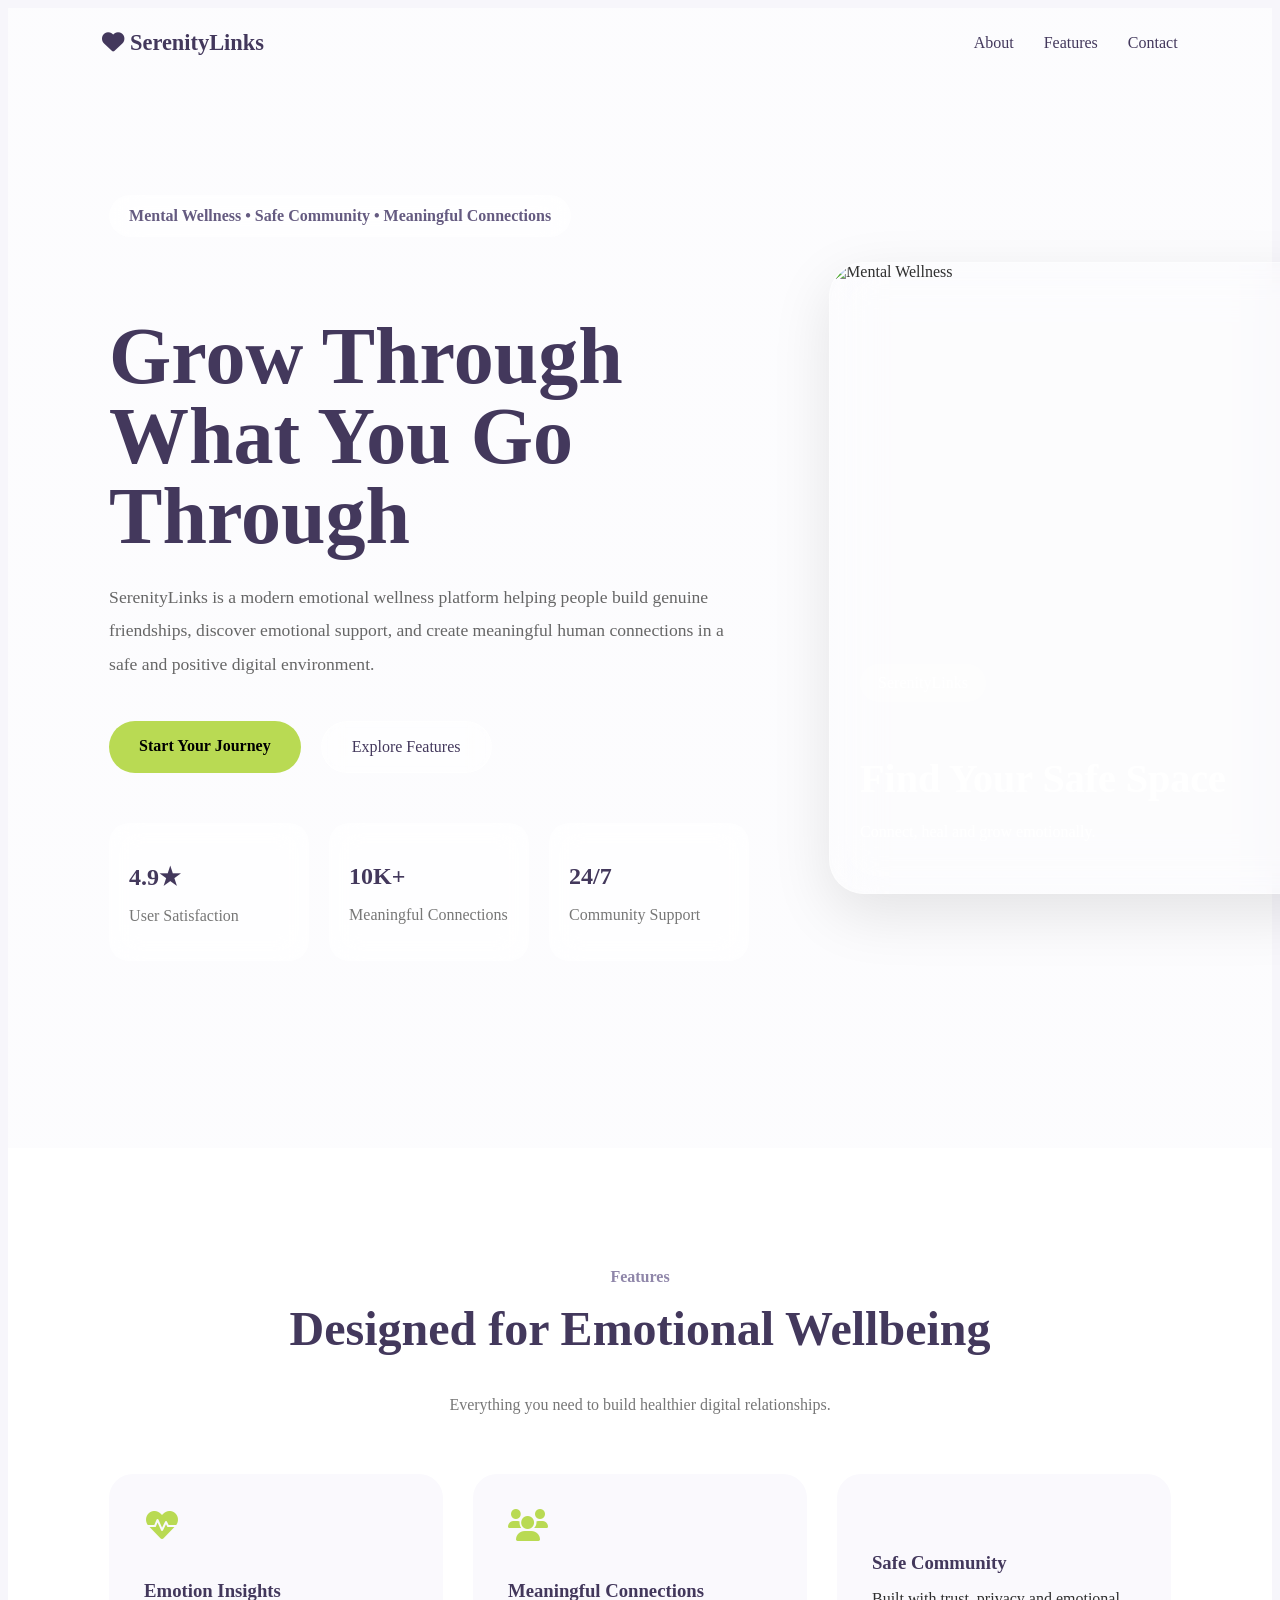
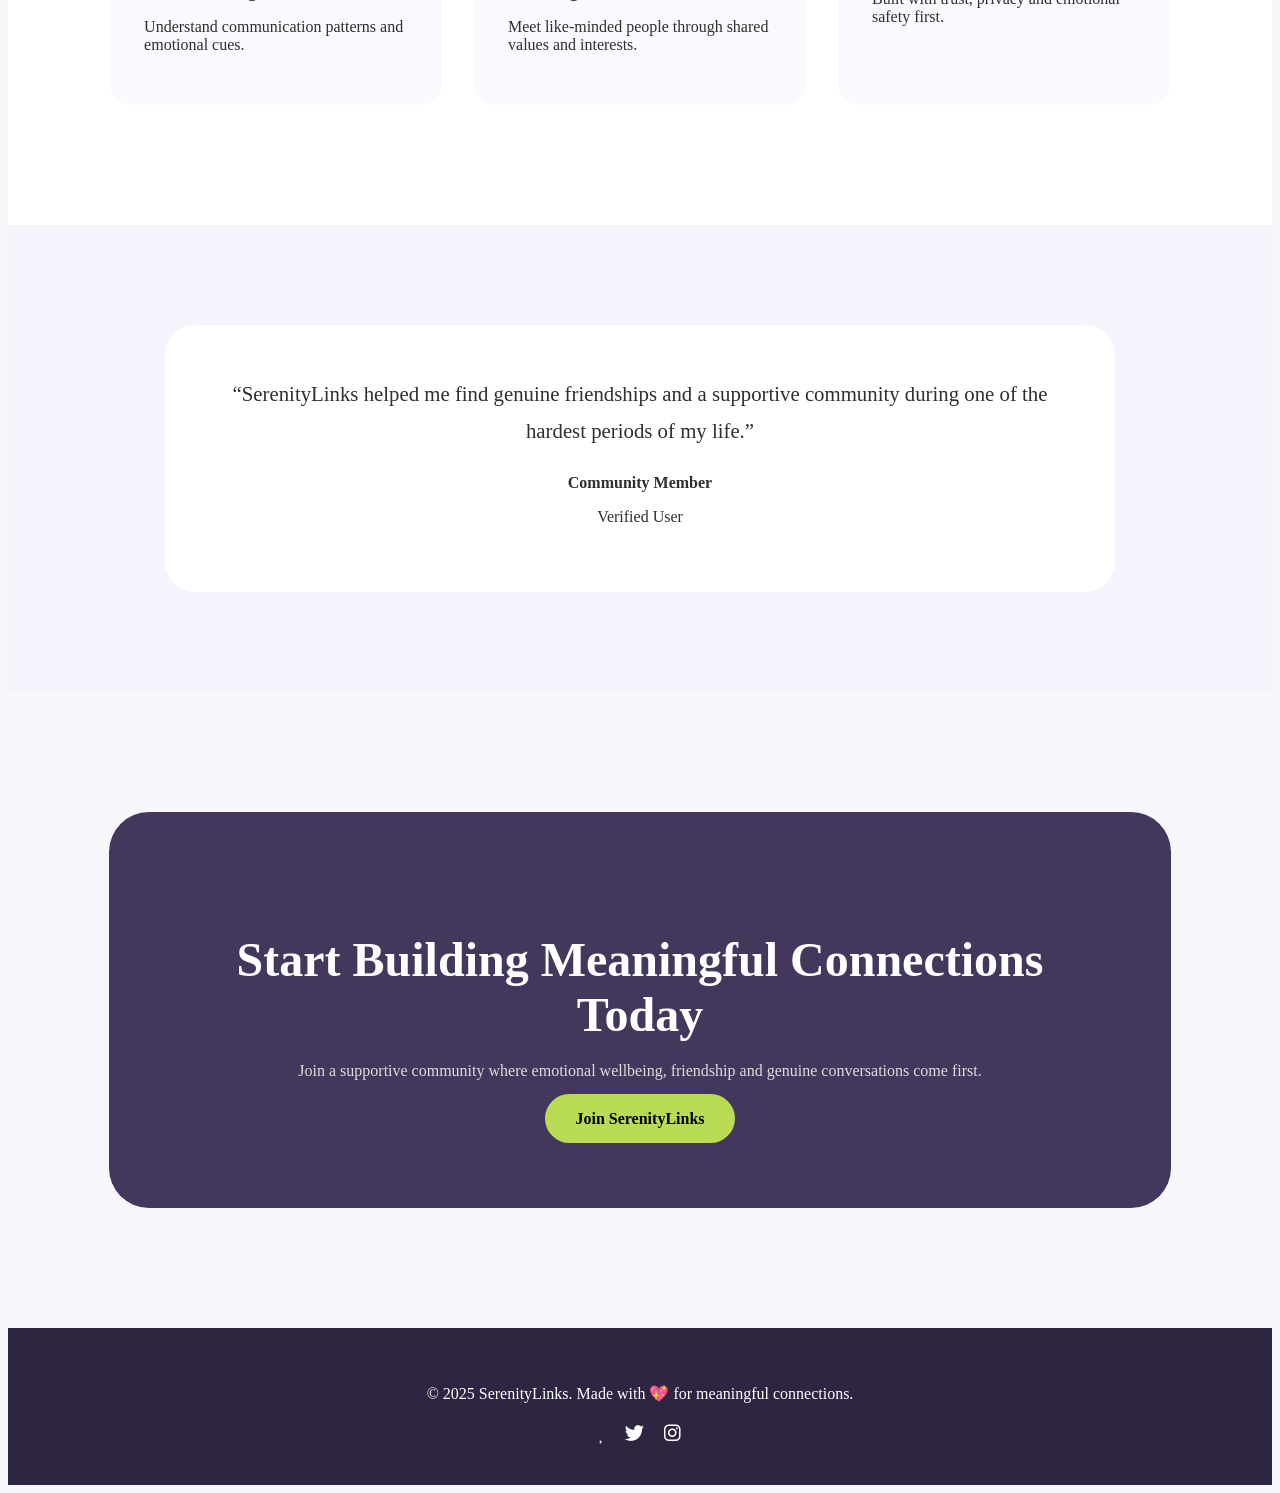
==== commit 5588df82: "Fix HTML formatting and structure" ====
--- a/index.html
+++ b/index.html
@@ -83,24 +83,23 @@
         <div class="hero-right">
     
             <div class="glass-card">
-    
+            
+                <img src="https://images.unsplash.com/photo-1516302752625-fcc3c50ae61f?w=800"
+                     alt="Mental Wellness">
+            
                 <div class="glass-content">
-    
-                    <span class="glass-tag">
-                        SerenityLinks
-                    </span>
-    
-                    <h2>
-                        Find Your Safe Space
-                    </h2>
-    
+            
+                    <span class="glass-tag">SerenityLinks</span>
+            
+                    <h2>Find Your Safe Space</h2>
+            
                     <p>
-                        Connect, heal, grow and thrive emotionally with
-                        people who genuinely understand you and support
-                        your journey.
+                        Connect, heal and grow emotionally.
                     </p>
-    
-                </div>
+            
+                </div>
+            
+            </div>
     
             </div>
     
--- a/styles.css
+++ b/styles.css
@@ -64,8 +64,8 @@
 
 background:
 linear-gradient(
-rgba(245,243,251,.82),
-rgba(245,243,251,.82)
+rgba(255,255,255,.65),
+rgba(255,255,255,.65)
 ),
 url("https://images.unsplash.com/photo-1500530855697-b586d89ba3ee?q=80&w=1800");
 
@@ -419,4 +419,26 @@
 .modal-overlay.active{
 display:flex;
 }
+.glass-card img{
+width:100%;
+height:100%;
+object-fit:cover;
+border-radius:35px;
+position:absolute;
+top:0;
+left:0;
+}
+
+.glass-card{
+position:relative;
+overflow:hidden;
+}
+
+.glass-content{
+position:absolute;
+bottom:30px;
+left:30px;
+right:30px;
+z-index:2;
+}
 ```
